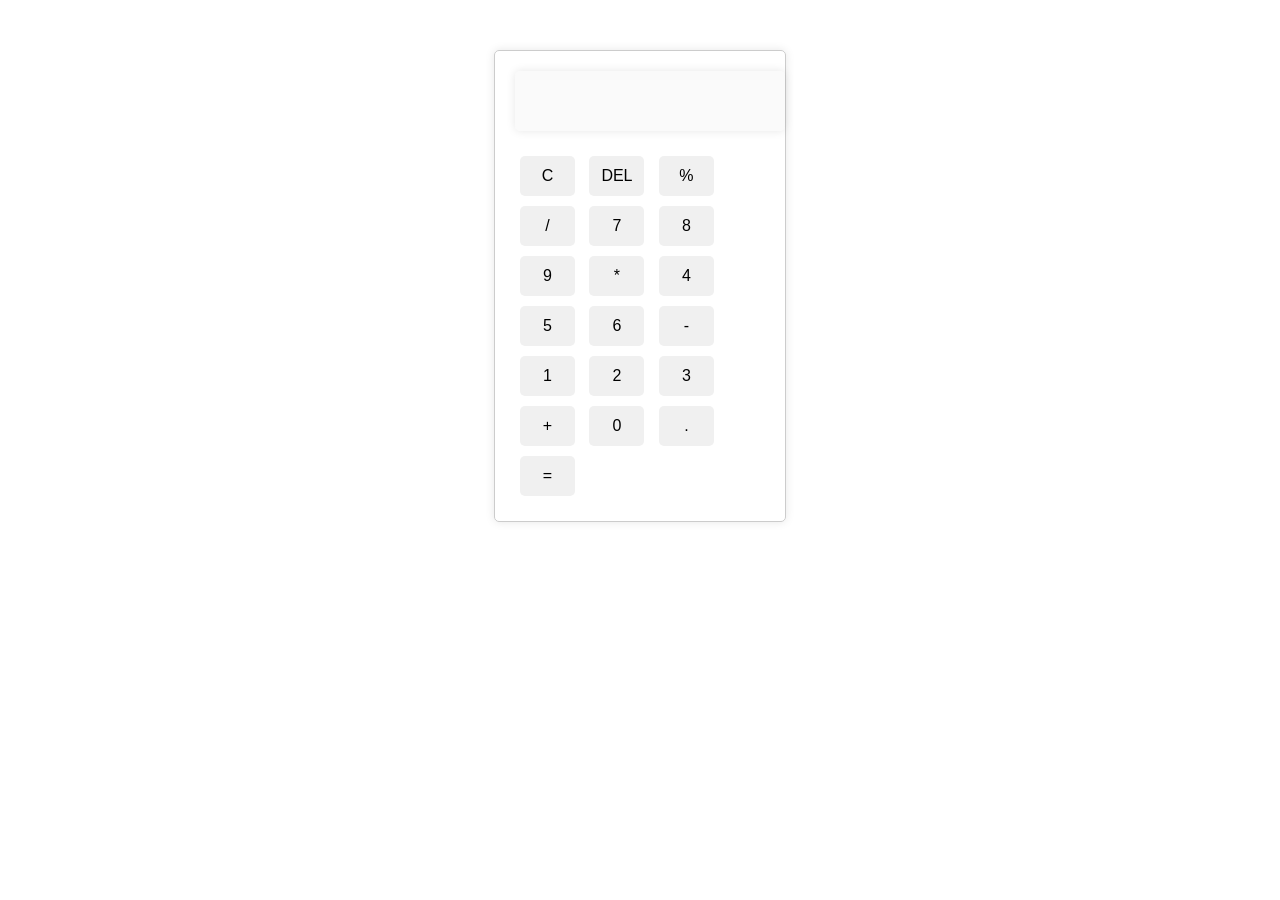
==== index.html @ 8ce64b2d "changed" ====
<!DOCTYPE html>
<html lang="en">
<head>
    <meta charset="UTF-8">
    <meta name="viewport" content="width=device-width, initial-scale=1.0">
    <title>Basic Calculator</title>
    <style>
        body {
            font-family: Arial, sans-serif;
        }
        
        .calculator {
            width: 250px;
            margin: 50px auto;
            padding: 20px;
            border: 1px solid #ccc;
            border-radius: 5px;
            box-shadow: 0 0 10px rgba(0, 0, 0, 0.1);
        }
        
        .display {
            width: 100%;
            height: 40px;
            margin-bottom: 20px;
            padding: 10px;
            font-size: 24px;
            text-align: right;
            border: none;
            border-radius: 5px;
            box-shadow: 0 0 10px rgba(0, 0, 0, 0.1);
        }
        
        .button {
            width: 55px;
            height: 40px;
            margin: 5px;
            padding: 10px;
            font-size: 16px;
            border: none;
            border-radius: 5px;
            background-color: #f0f0f0;
            cursor: pointer;
        }
        
        .button:hover {
            background-color: #ccc;
        }
    </style>
</head>
<body>
    <div class="calculator">
        <input type="text" id="display" class="display" disabled>
        
        <div class="buttons">
            <button class="button" onclick="clearDisplay()">C</button>
            <button class="button" onclick="deleteChar()">DEL</button>
            <button class="button" onclick="appendValue('%')">%</button>
            <button class="button" onclick="appendValue('/')">/</button>
            <button class="button" onclick="appendValue(7)">7</button>
            <button class="button" onclick="appendValue(8)">8</button>
            <button class="button" onclick="appendValue(9)">9</button>
            <button class="button" onclick="appendValue('*')">*</button>
            <button class="button" onclick="appendValue(4)">4</button>
            <button class="button" onclick="appendValue(5)">5</button>
            <button class="button" onclick="appendValue(6)">6</button>
            <button class="button" onclick="appendValue('-')">-</button>
            <button class="button" onclick="appendValue(1)">1</button>
            <button class="button" onclick="appendValue(2)">2</button>
            <button class="button" onclick="appendValue(3)">3</button>
            <button class="button" onclick="appendValue('+')">+</button>
            <button class="button" onclick="appendValue(0)">0</button>
            <button class="button" onclick="appendValue('.')">.</button>
            <button class="button" onclick="calculate()">=</button>
        </div>
    </div>
    
    <script>
        let display = document.getElementById('display');
        
        function appendValue(value) {
            display.value += value;
        }
        
        function clearDisplay() {
            display.value = '';
        }
        
        function deleteChar() {
            display.value = display.value.slice(0, -1);
        }
        
        function calculate() {
            try {
                display.value = eval(display.value);
            } catch (e) {
                display.value = 'Error';
            }
        }
    </script>
</body>
</html>
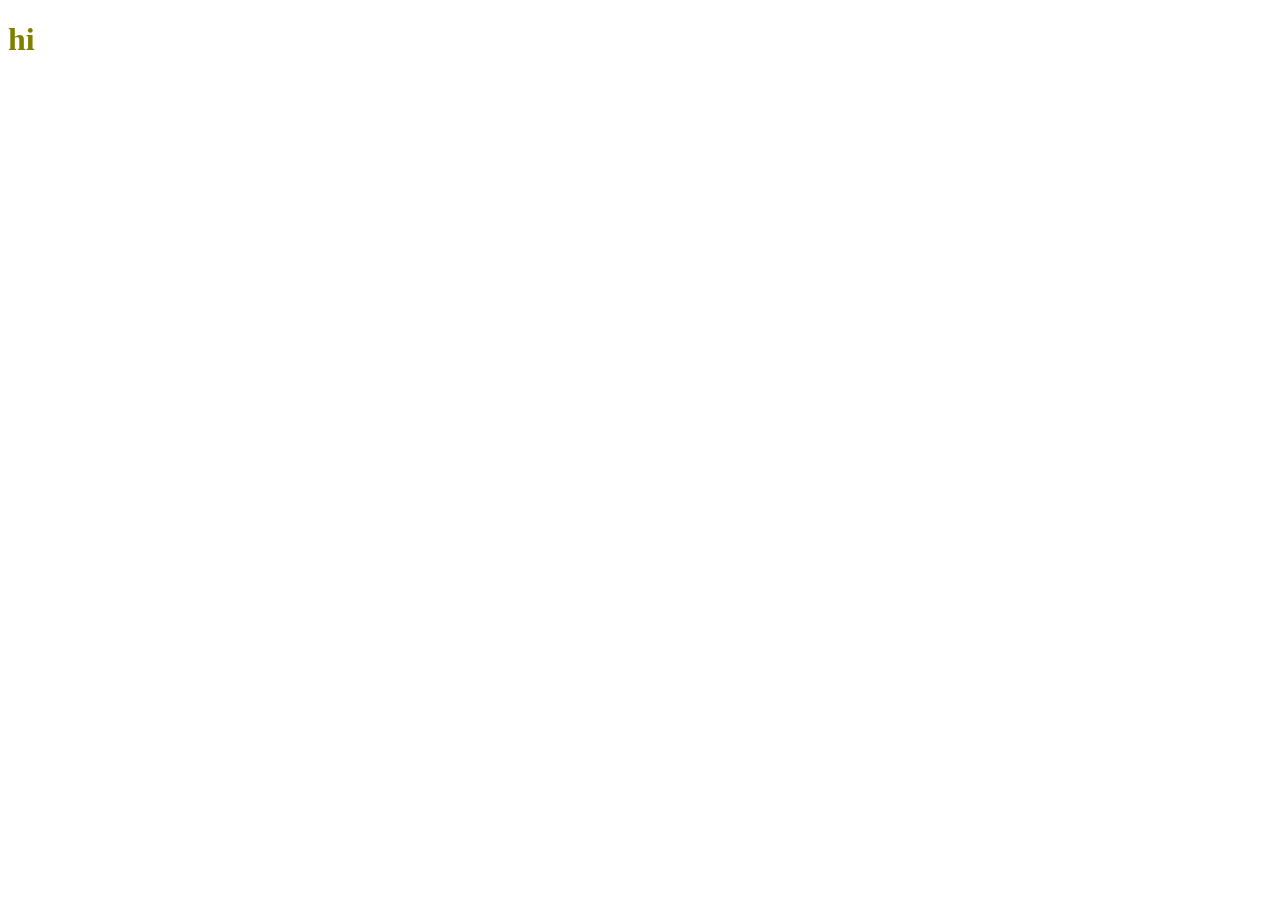
==== commit cbe1f25f: "gowshika" ====
--- a/index.html
+++ b/index.html
@@ -3,99 +3,10 @@
 <head>
     <meta charset="UTF-8">
     <meta name="viewport" content="width=device-width, initial-scale=1.0">
-    <title>Basic Calculator</title>
-    <style>
-        body {
-            font-family: Arial, sans-serif;
-        }
-        
-        .calculator {
-            width: 250px;
-            margin: 50px auto;
-            padding: 20px;
-            border: 1px solid #ccc;
-            border-radius: 5px;
-            box-shadow: 0 0 10px rgba(0, 0, 0, 0.1);
-        }
-        
-        .display {
-            width: 100%;
-            height: 40px;
-            margin-bottom: 20px;
-            padding: 10px;
-            font-size: 24px;
-            text-align: right;
-            border: none;
-            border-radius: 5px;
-            box-shadow: 0 0 10px rgba(0, 0, 0, 0.1);
-        }
-        
-        .button {
-            width: 55px;
-            height: 40px;
-            margin: 5px;
-            padding: 10px;
-            font-size: 16px;
-            border: none;
-            border-radius: 5px;
-            background-color: #f0f0f0;
-            cursor: pointer;
-        }
-        
-        .button:hover {
-            background-color: #ccc;
-        }
-    </style>
+    <title>Document</title>
+    <link rel="stylesheet" type="text/css" href="style.css">
 </head>
 <body>
-    <div class="calculator">
-        <input type="text" id="display" class="display" disabled>
-        
-        <div class="buttons">
-            <button class="button" onclick="clearDisplay()">C</button>
-            <button class="button" onclick="deleteChar()">DEL</button>
-            <button class="button" onclick="appendValue('%')">%</button>
-            <button class="button" onclick="appendValue('/')">/</button>
-            <button class="button" onclick="appendValue(7)">7</button>
-            <button class="button" onclick="appendValue(8)">8</button>
-            <button class="button" onclick="appendValue(9)">9</button>
-            <button class="button" onclick="appendValue('*')">*</button>
-            <button class="button" onclick="appendValue(4)">4</button>
-            <button class="button" onclick="appendValue(5)">5</button>
-            <button class="button" onclick="appendValue(6)">6</button>
-            <button class="button" onclick="appendValue('-')">-</button>
-            <button class="button" onclick="appendValue(1)">1</button>
-            <button class="button" onclick="appendValue(2)">2</button>
-            <button class="button" onclick="appendValue(3)">3</button>
-            <button class="button" onclick="appendValue('+')">+</button>
-            <button class="button" onclick="appendValue(0)">0</button>
-            <button class="button" onclick="appendValue('.')">.</button>
-            <button class="button" onclick="calculate()">=</button>
-        </div>
-    </div>
-    
-    <script>
-        let display = document.getElementById('display');
-        
-        function appendValue(value) {
-            display.value += value;
-        }
-        
-        function clearDisplay() {
-            display.value = '';
-        }
-        
-        function deleteChar() {
-            display.value = display.value.slice(0, -1);
-        }
-        
-        function calculate() {
-            try {
-                display.value = eval(display.value);
-            } catch (e) {
-                display.value = 'Error';
-            }
-        }
-    </script>
+    <h1>hi</h1>
 </body>
 </html>
--- a/style.css
+++ b/style.css
@@ -0,0 +1,3 @@
+h1{
+    color: olive;
+}
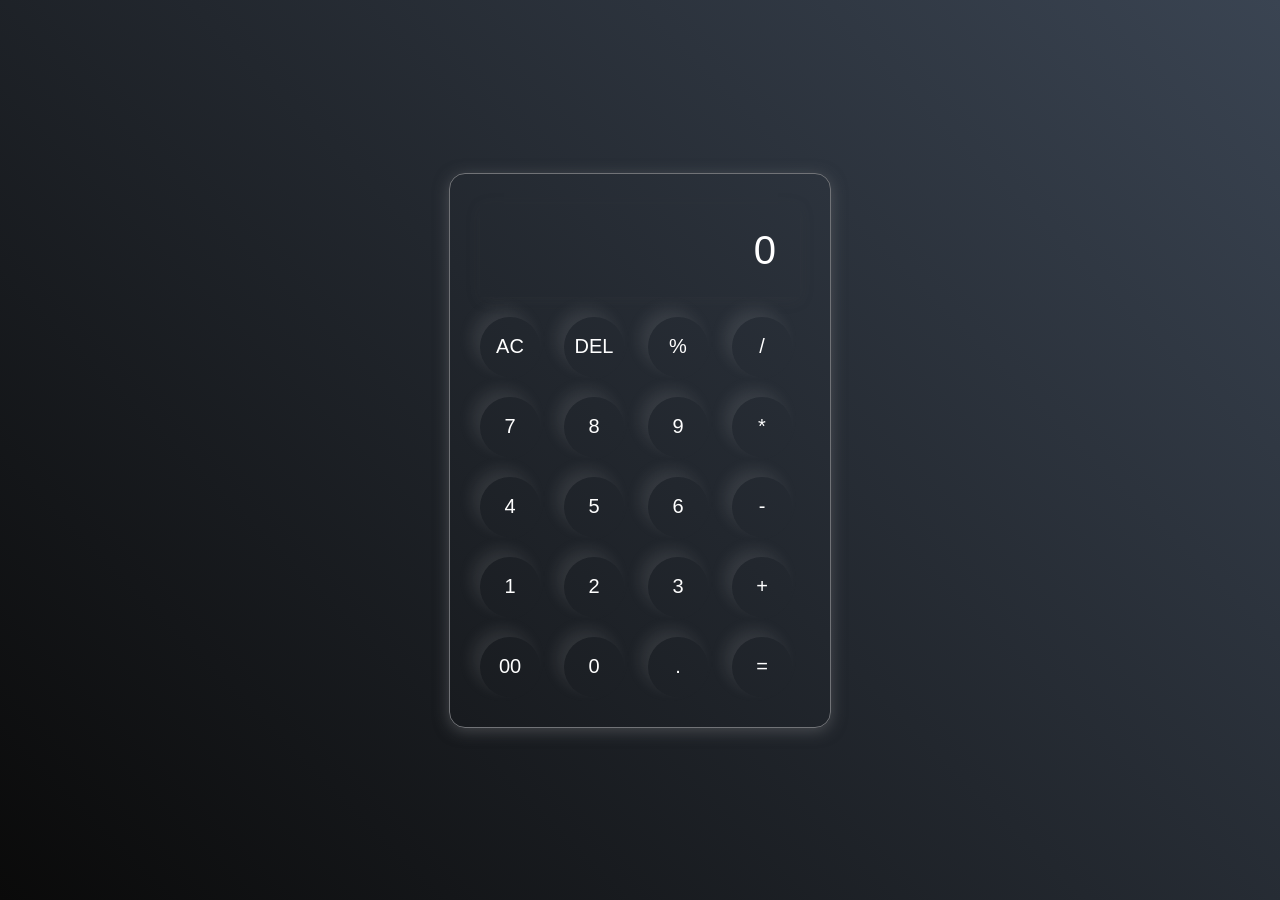
==== commit 0773d859: "calculator" ====
--- a/index.html
+++ b/index.html
@@ -3,10 +3,43 @@
 <head>
     <meta charset="UTF-8">
     <meta name="viewport" content="width=device-width, initial-scale=1.0">
-    <title>Document</title>
-    <link rel="stylesheet" type="text/css" href="style.css">
+    <link rel="stylesheet" href="style.css">
+    <title>CALCULATOR</title>
 </head>
 <body>
-    <h1>hi</h1>
+    <div class="calculator">
+        <input type="text " placeholder="0">
+        <div>
+            <button>AC</button>
+            <button>DEL</button>
+            <button>%</button>
+            <button>/</button>
+        </div>
+        <div>
+            <button>7</button>
+            <button>8</button>
+            <button>9</button>
+            <button>*</button>
+        </div>
+        <div>
+            <button>4</button>
+            <button>5</button>
+            <button>6</button>
+            <button>-</button>
+        </div>
+        <div>
+            <button>1</button>
+            <button>2</button>
+            <button>3</button>
+            <button>+</button>
+        </div>
+        <div>
+            <button>00</button>
+            <button>0</button>
+            <button>.</button>
+            <button>=</button>
+        </div>
+    </div>
+    
 </body>
 </html>
--- a/style.css
+++ b/style.css
@@ -1,3 +1,52 @@
-h1{
-    color: olive;
+*{
+    margin: 0;
+    padding: 0;
+    box-sizing: border-box;
+}
+body{
+    width: 100%;
+    height: 100vh;
+    display: flex;
+    justify-content: center;
+    align-items: center;
+    background: linear-gradient(45deg,#0a0a0a,#3a4452);
+}
+.calculator{
+    border: 1px solid #717377;
+    padding: 20px;
+    border-radius: 16px;
+    background-color: transparent;
+    box-shadow: 0px 3px 15px rgba(113,115,119,0.5);
+
+
+}
+input{
+    width:320px;
+    border: none;
+    padding: 24px;
+    margin: 10px;
+    background: transparent;
+    box-shadow: 0px 3px 15px rgba(85,85,85,0.1);
+    font-size: 40px;
+    text-align: right;
+    cursor: pointer;
+
+
+}
+input::placeholder
+{
+    color: #ffffff;
+}
+button{
+    border: none;
+    width: 60px;
+    height: 60px;
+    margin: 10px;
+    border-radius: 50%;
+    background: transparent;
+    color: #ffffff;
+    font-size: 20px;
+    box-shadow: -8px -8px 15px rgba(225,225,225,0.1);
+    cursor: pointer;
+    
 }
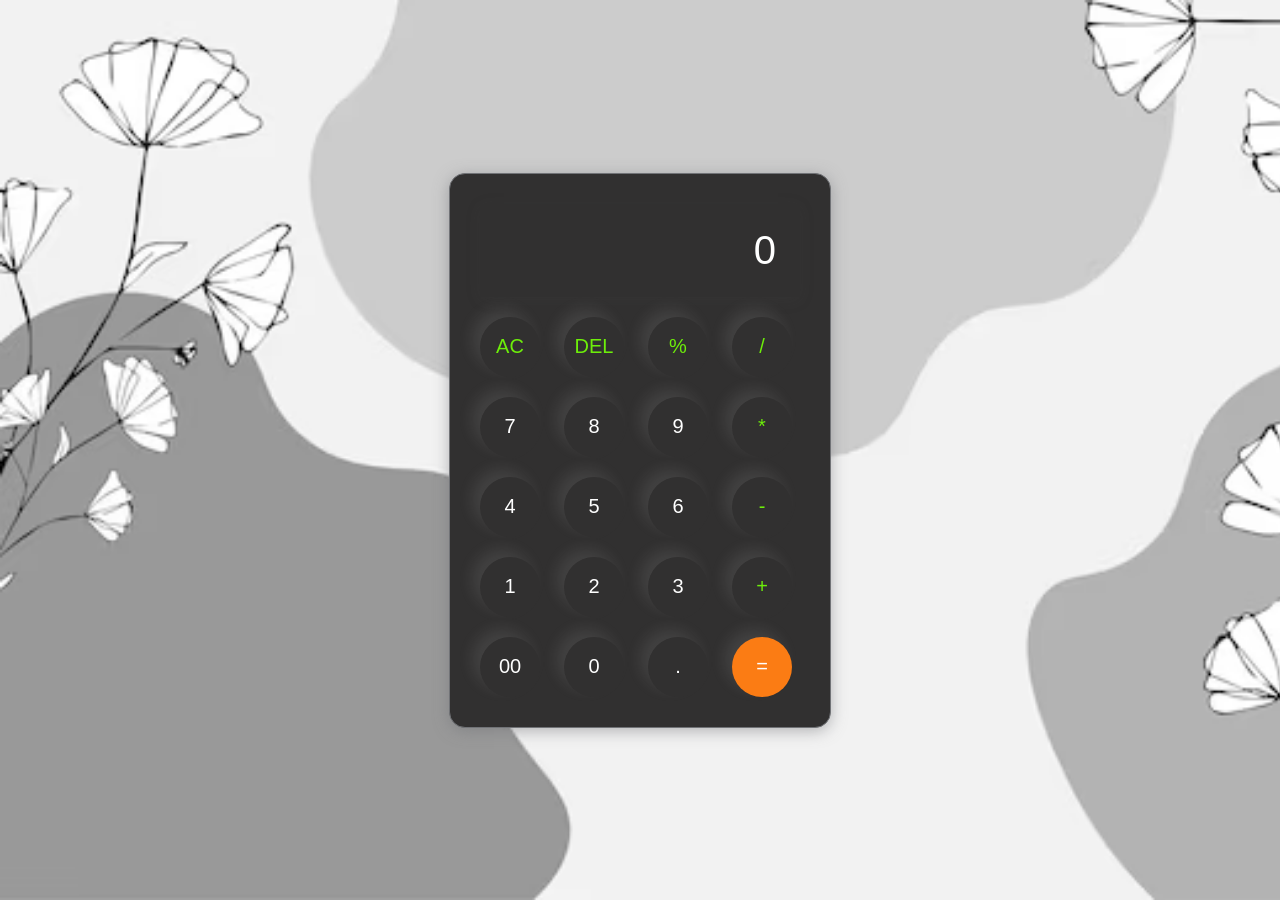
==== commit b5de99f4: "changed" ====
--- a/index.html
+++ b/index.html
@@ -1,45 +1,48 @@
 <!DOCTYPE html>
 <html lang="en">
-<head>
-    <meta charset="UTF-8">
-    <meta name="viewport" content="width=device-width, initial-scale=1.0">
-    <link rel="stylesheet" href="style.css">
-    <title>CALCULATOR</title>
-</head>
-<body>
-    <div class="calculator">
-        <input type="text " placeholder="0">
+  <head>
+    <meta charset="UTF-8" />
+    <meta http-equiv="X-UA-Compatible" content="IE=edge" />
+    <meta name="viewport" content="width=device-width, initial-scale=1.0" />
+    <link rel="stylesheet" href="style.css" />
+    <title>Calculatorgit</title>
+  </head>
+  <body>
+    <div class="container">
+      <div class="calculator">
+        <input type="text" id="inputBox" placeholder="0" readonly />
         <div>
-            <button>AC</button>
-            <button>DEL</button>
-            <button>%</button>
-            <button>/</button>
+          <button class="button operator">AC</button>
+          <button class="button operator">DEL</button>
+          <button class="button operator">%</button>
+          <button class="button operator">/</button>
         </div>
         <div>
-            <button>7</button>
-            <button>8</button>
-            <button>9</button>
-            <button>*</button>
+          <button class="button">7</button>
+          <button class="button">8</button>
+          <button class="button">9</button>
+          <button class="button operator">*</button>
         </div>
         <div>
-            <button>4</button>
-            <button>5</button>
-            <button>6</button>
-            <button>-</button>
+          <button class="button">4</button>
+          <button class="button">5</button>
+          <button class="button">6</button>
+          <button class="button operator">-</button>
         </div>
         <div>
-            <button>1</button>
-            <button>2</button>
-            <button>3</button>
-            <button>+</button>
+          <button class="button">1</button>
+          <button class="button">2</button>
+          <button class="button">3</button>
+          <button class="button operator">+</button>
         </div>
+
         <div>
-            <button>00</button>
-            <button>0</button>
-            <button>.</button>
-            <button>=</button>
+          <button class="button">00</button>
+          <button class="button">0</button>
+          <button class="button">.</button>
+          <button class="button equalBtn">=</button>
         </div>
+      </div>
     </div>
-    
-</body>
+  </body>
 </html>
--- a/style.css
+++ b/style.css
@@ -7,20 +7,23 @@
     width: 100%;
     height: 100vh;
     display: flex;
-    justify-content: center;
-    align-items: center;
-    background: linear-gradient(45deg,#0a0a0a,#3a4452);
+    justify-content: center; 
+    align-items: center; 
+    background-image: url(final.avif);
+    background-size: cover;
+    background-repeat:no-repeat;
 }
 .calculator{
     border: 1px solid #717377;
-    padding: 20px;
+    padding: 20px; 
     border-radius: 16px;
-    background-color: transparent;
+    background-image: none;
+    background-color: rgb(49, 48, 48);
     box-shadow: 0px 3px 15px rgba(113,115,119,0.5);
 
 
 }
-input{
+input{ 
     width:320px;
     border: none;
     padding: 24px;
@@ -30,8 +33,7 @@
     font-size: 40px;
     text-align: right;
     cursor: pointer;
-
-
+    color: #ffffff;
 }
 input::placeholder
 {
@@ -49,4 +51,12 @@
     box-shadow: -8px -8px 15px rgba(225,225,225,0.1);
     cursor: pointer;
     
+}
+
+.equalBtn{
+    background-color: #fb7c14;
+}
+
+.operator{
+    color: #6dee0a;
 }
